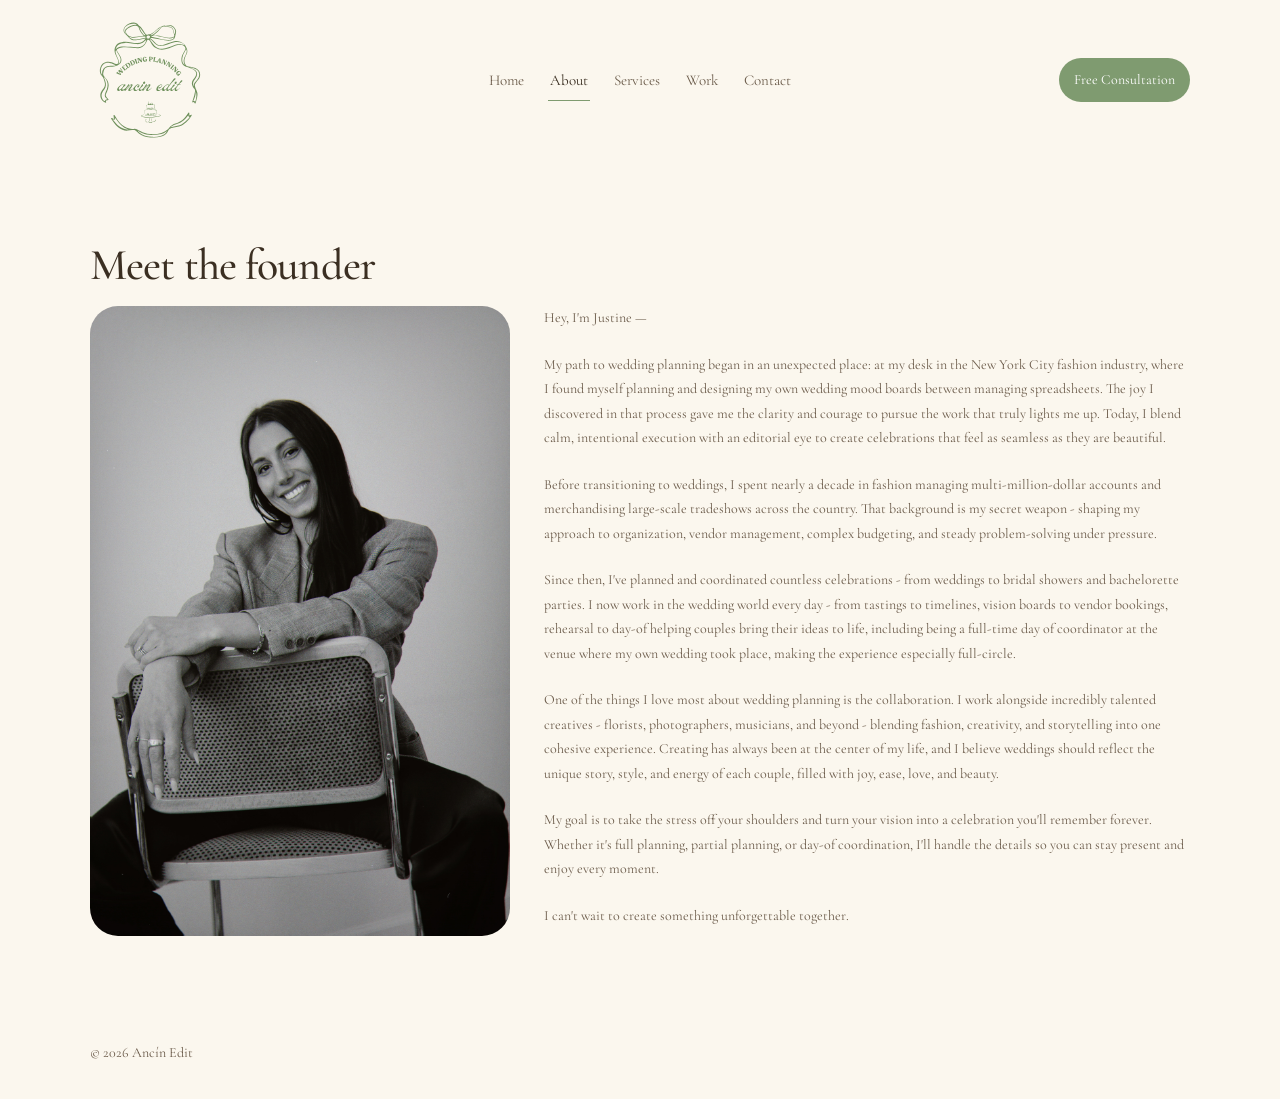
==== about.html @ 11babfe5 "Add files via upload" ====
<!doctype html>
<html lang="en">
<head>
<meta charset="utf-8">
<meta name="viewport" content="width=device-width, initial-scale=1">

<title>About | Ancín Edit</title>

<link rel="preconnect" href="https://fonts.googleapis.com">
<link rel="preconnect" href="https://fonts.gstatic.com" crossorigin>

<link href="https://fonts.googleapis.com/css2?family=Ballet:opsz@16..72&family=Cormorant+Garamond:wght@300;400;500;600&display=swap" rel="stylesheet">

<link rel="stylesheet" href="styles.css">

<style>
.founder-layout{
  display: grid;
  grid-template-columns: 420px 1fr;
  gap: 34px;
  align-items: start;
  margin-top: 18px;
}

.founder-photo-wrap{
  width: 100%;
}

.founder-photo{
  width: 100%;
  max-width: 420px;
  height: auto;
  display: block;
  border-radius: 28px;
}

.founder-text{
  max-width: 820px;
}

.founder-text p{
  color: var(--muted);
  margin: 0 0 22px 0;
  line-height: 1.75;
}

.founder-text p:last-child{
  margin-bottom: 0;
}

.mission-section{
  margin-top: 40px;
}

.mission-card h3{
  margin-top: 0;
  margin-bottom: 14px;
}

.mission-card p{
  margin: 0;
  color: var(--muted);
  line-height: 1.75;
}

@media (max-width: 1100px){
  .founder-layout{
    grid-template-columns: 360px 1fr;
    gap: 28px;
  }

  .founder-photo{
    max-width: 360px;
  }
}

@media (max-width: 900px){
  .founder-layout{
    grid-template-columns: 1fr;
  }

  .founder-photo{
    max-width: 100%;
  }

  .founder-text{
    max-width: 100%;
  }
}
</style>

</head>

<body>

<header class="site-header">
  <div class="container nav">
    <a class="brand" href="index.html" aria-label="Ancín Edit Home">
      <img src="images/ancin-edit-logo.svg" alt="Ancín Edit logo">
    </a>

    <nav class="nav-links" aria-label="Primary navigation">
      <a href="index.html">Home</a>
      <a href="about.html">About</a>
      <a href="services.html">Services</a>
      <a href="work.html">Work</a>
      <a href="contact.html">Contact</a>
    </nav>

    <div class="nav-cta">
      <a class="btn primary" href="contact.html#book">Free Consultation</a>
    </div>
  </div>
</header>

<main>
  <section class="section">
    <div class="container">

      <h1 class="h1" style="margin-top:10px;">Meet the founder</h1>

<div class="founder-layout">

  <img
    class="founder-photo"
    src="images/Tezza-4667.jpeg"
    alt="Portrait of Justine"
  >

  <div class="founder-text">
  <p>Hey, I'm Justine —</p>

  <p>
    My path to wedding planning began in an unexpected place: at my desk in the New York City fashion industry, where I found myself planning and designing my own wedding mood boards between managing spreadsheets. The joy I discovered in that process gave me the clarity and courage to pursue the work that truly lights me up. Today, I blend calm, intentional execution with an editorial eye to create celebrations that feel as seamless as they are beautiful.
  </p>

  <p>
    Before transitioning to weddings, I spent nearly a decade in fashion managing multi-million-dollar accounts and merchandising large-scale tradeshows across the country. That background is my secret weapon - shaping my approach to organization, vendor management, complex budgeting, and steady problem-solving under pressure.
  </p>

  <p>
    Since then, I've planned and coordinated countless celebrations - from weddings to bridal showers and bachelorette parties. I now work in the wedding world every day - from tastings to timelines, vision boards to vendor bookings, rehearsal to day-of helping couples bring their ideas to life, including being a full-time day of coordinator at the venue where my own wedding took place, making the experience especially full-circle.
  </p>

  <p>
    One of the things I love most about wedding planning is the collaboration. I work alongside incredibly talented creatives - florists, photographers, musicians, and beyond - blending fashion, creativity, and storytelling into one cohesive experience. Creating has always been at the center of my life, and I believe weddings should reflect the unique story, style, and energy of each couple, filled with joy, ease, love, and beauty.
  </p>

  <p>
    My goal is to take the stress off your shoulders and turn your vision into a celebration you'll remember forever. Whether it's full planning, partial planning, or day-of coordination, I'll handle the details so you can stay present and enjoy every moment.
  </p>

  <p>
    I can't wait to create something unforgettable together.
  </p>
</div>

</div>

    </div>
  </section>
</main>

<footer class="footer">
  <div class="container">
    © <span id="y"></span> Ancín Edit
  </div>
</footer>

<script>
document.getElementById("y").textContent = new Date().getFullYear();
</script>

<script src="script.js"></script>

</body>
</html>
---- styles.css ----
/* =========
   Theme
========= */
:root{
  --bg: #fbf7ee;      /* cream */
  --text: #3b2f22;    /* brown */
  --muted: #6b5b4a;   /* softer brown */
  --accent: #7f9b70;  /* green */
  --card: rgba(251,247,238,0.65); /* cream tint, not white */
  --border: rgba(59,47,34,0.14);  /* softer border */
}

*{ box-sizing:border-box; }

html{ scroll-behavior:smooth; }

body{
  margin:0;
  font-family: "Cormorant Garamond", ui-serif, Georgia, "Times New Roman", serif;
  color:var(--text);
  background:var(--bg);
  line-height:1.6;
}

/* =========
   Page fade transitions
========= */
body{
  opacity: 0;
  transition: opacity 550ms ease-in-out;
}

body.is-loaded{
  opacity: 1;
}

body.is-leaving{
  opacity: 0;
}

@media (prefers-reduced-motion: reduce){
  body{ transition:none; opacity:1; }
  body.is-leaving{ opacity:1; }
}

/* =========
   Base elements
========= */
a{ color:inherit; text-decoration:none; }
a:hover{ opacity:0.85; }

.container{
  width:min(1100px, calc(100% - 48px));
  margin:0 auto;
}

.section{
  padding:72px 0;
}

.eyebrow{
  letter-spacing:0.08em;
  text-transform:uppercase;
  font-size:12px;
  color:var(--muted);
}

/* =========
   Header / Nav
========= */
.site-header{
  position:sticky;
  top:0;
  z-index:50;
  background: rgba(251,247,238,0.86);
  backdrop-filter: blur(10px);
}

.nav{
  display:flex;
  align-items:center;
  padding:20px 0;
  gap:16px;
}

.brand{
  display:flex;
  align-items:center;
  gap:12px;
  flex:1;
  min-width:0;
}

.brand img{
  height:120px;
  width:auto;
  display:block;
  filter: contrast(1.15) saturate(1.1);
}

.nav-links{
  display:flex;
  gap:22px;
  align-items:center;
  justify-content:center;
  font-size:15px;
  color:var(--muted);
}

.nav-links a{
  padding:8px 2px;
  border-bottom:1px solid transparent;
  transition: border-color 200ms ease, color 200ms ease;
}

.nav-links a.active,
.nav-links a:hover{
  color:var(--text);
  border-color: var(--accent);
}

.nav-cta{
  display:flex;
  justify-content:flex-end;
  align-items:center;
  gap:10px;
  flex:1;
  min-width:0;
}

/* =========
   Buttons
========= */
.btn{
  display:inline-flex;
  align-items:center;
  justify-content:center;
  padding:10px 14px;
  border-radius:999px;
  border:1px solid var(--border);
  background:transparent;
  font-size:14px;
  transition: transform 200ms ease, background 200ms ease, border-color 200ms ease;
  cursor:pointer;
}

.btn:hover{
  transform: translateY(-1px);
  border-color: rgba(127,155,112,0.75);
}

.btn.primary{
  background: var(--accent);
  color:#fff;
  border-color: transparent;
}

.btn.primary:hover{
  background: #6f8f61;
}

/* =========
   Hero
========= */
.hero{
  padding:78px 0 40px;
}

.hero-grid{
  display:grid;
  grid-template-columns: 1.2fr 0.8fr;
  gap:32px;
  align-items:center;
}

.h1{
  font-size: clamp(24px, 3.6vw, 44px);
  line-height: 1.05;
  margin: 12px 0 16px;
  font-weight: 500;
  letter-spacing: -0.02em;
}

.subhead{
  color: var(--muted);
  font-size: 14px;
  line-height: 1.75;
  max-width: 58ch;
}

.hero-card{
  background: transparent;
  border:1px solid var(--border);
  border-radius:22px;
  padding:18px;
}

.hero-card .mini{
  color:var(--muted);
  font-size:14px;
  margin:0 0 10px;
}

.list{
  margin:0;
  padding-left:18px;
  color:var(--text);
}

.list li{
  margin:8px 0;
  font-size:14px;
  line-height:1.75;
}

/* =========
   Grids / Cards
========= */
.grid-3{
  display:grid;
  grid-template-columns: repeat(3, 1fr);
  gap:16px;
  align-items: stretch;
}

.card{
  background: rgba(255,255,255,0.22);
  border: 1px solid var(--border);
  border-radius: 28px;
  padding: 18px 18px;
  transition: transform 200ms ease, box-shadow 200ms ease;
}

.card h3{
  margin: 0 0 8px;
  font-size: 18px;
}

.card p{
  margin: 0;
  color: var(--muted);
  font-size: 14px;
  line-height: 1.75;
}

/* =========
   Gallery
========= */
.gallery{
  display:grid;
  grid-template-columns: repeat(3, 1fr);
  gap:12px;
}

.gallery .ph{
  border-radius:18px;
  border:1px solid var(--border);
  overflow:hidden;
  background: transparent;
  aspect-ratio: 4 / 3;
  display:flex;
  align-items:center;
  justify-content:center;
  color:var(--muted);
  font-size:14px;
}

.gallery-item{
  padding: 0;
  border: 0;
  background: transparent;
  cursor: pointer;
  width: 100%;
  text-align: left;
}

.gallery-item img{
  width: 100%;
  aspect-ratio: 4 / 3;
  object-fit: cover;
  display: block;
  border-radius: 18px;
  border: 1px solid var(--border);
}

.gallery-item:focus-visible{
  outline: 2px solid var(--accent);
  outline-offset: 4px;
  border-radius: 18px;
}

.placeholder-item{
  cursor: default;
}

.placeholder-item:focus-visible{
  outline: none;
}

/* =========
   Reviews
========= */
.reviews{
  display:grid;
  grid-template-columns: repeat(2, 1fr);
  gap:16px;
}

.quote{
  background: transparent;
  border:1px solid var(--border);
  border-radius:22px;
  padding:18px;
}

.quote p{
  margin:0 0 10px;
  color:var(--text);
  font-size:14px;
  line-height:1.75;
}

.quote .who{
  color:var(--muted);
  font-size:14px;
}

.single-review{
  grid-template-columns: 1fr;
}

.single-review .quote{
  max-width: 760px;
  margin: 0;
  padding: 24px;
}

.single-review .quote p{
  font-size:13px;
  line-height:1.65;
  margin-bottom:12px;
}

/* =========
   Form
========= */
.form{
  display:grid;
  grid-template-columns: 1fr 1fr;
  gap:14px;
}

.field{
  display:flex;
  flex-direction:column;
  gap:6px;
}

.field label{
  font-size:14px;
  color:var(--muted);
}

.field input,
.field textarea,
.field select{
  padding:12px 12px;
  border-radius:12px;
  border:1px solid var(--border);
  background:#fff;
  font: inherit;
  font-size:14px;
}

.field textarea{
  min-height: 140px;
  resize: vertical;
}

.form .full{
  grid-column: 1 / -1;
}

.note{
  color:var(--muted);
  font-size:14px;
}

/* =========
   Footer
========= */
.footer{
  padding:34px 0;
  color:var(--muted);
  font-size:14px;
}

/* =========
   Founder Section
========= */
.founder-layout{
  display:grid;
  grid-template-columns: 420px 420px;
  gap:40px;
  align-items:start;
  margin-top:20px;
}

.founder-photo{
  width:100%;
  height:auto;
  border-radius:22px;
  display:block;
}

.founder-text{
  max-width:420px;
  max-height:620px;
  overflow:hidden;
}

.founder-text p{
  color:var(--muted);
  margin:0 0 18px;
  line-height:1.75;
  font-size:14px;
}

.founder-text p:last-child{
  margin-bottom:0;
}

.founder-text.card{
  border:none;
  padding:0;
  background:transparent;
}

/* =========
   Homepage title helper
========= */
.hero-title{
  max-width:none;
  font-size:clamp(24px, 3.6vw, 44px);
  white-space:nowrap;
}

@media (max-width: 1200px){
  .hero-title{
    white-space:normal;
  }
}

/* =========
   Lightbox
========= */
.lightbox{
  position: fixed;
  inset: 0;
  background: rgba(0,0,0,0.86);
  display: flex;
  align-items: center;
  justify-content: center;
  padding: 28px;
  opacity: 0;
  pointer-events: none;
  transition: opacity 220ms ease;
  z-index: 999;
}

.lightbox.active{
  opacity: 1;
  pointer-events: auto;
}

.lightbox img{
  max-width: min(1100px, 92vw);
  max-height: 88vh;
  width: auto;
  height: auto;
  border-radius: 18px;
  display: block;
}

.lightbox-close{
  position: absolute;
  top: 18px;
  right: 18px;
  width: 36px;
  height: 36px;
  border-radius: 999px;
  border: 1px solid rgba(255,255,255,0.2);
  background: rgba(255,255,255,0.04);
  color: rgba(255,255,255,0.8);
  font-size: 18px;
  font-weight: 300;
  display:flex;
  align-items:center;
  justify-content:center;
  line-height: 1;
  padding: 0;
  cursor: pointer;
  transition: all 180ms ease;
}

.lightbox-close:hover{
  background: rgba(255,255,255,0.12);
  border-color: rgba(255,255,255,0.35);
}

.lightbox-arrow{
  position: absolute;
  top: 50%;
  transform: translateY(-50%);
  width: 36px;
  height: 36px;
  border-radius: 999px;
  border: 1px solid rgba(255,255,255,0.2);
  background: rgba(255,255,255,0.04);
  color: rgba(255,255,255,0.85);
  font-size: 18px;
  font-weight: 300;
  display:flex;
  align-items:center;
  justify-content:center;
  line-height: 1;
  padding: 0;
  cursor: pointer;
  transition: all 180ms ease;
}

.lightbox-arrow:hover{
  background: rgba(255,255,255,0.12);
  border-color: rgba(255,255,255,0.35);
  transform: translateY(-50%) scale(1.05);
}

.lightbox-arrow.left{
  left: calc(50% - 600px);
}

.lightbox-arrow.right{
  right: calc(50% - 600px);
}

/* =========
   Responsive
========= */
@media (max-width: 900px){
  .founder-layout{
    grid-template-columns:1fr;
  }

  .founder-text{
    max-width:100%;
  }
}

@media (max-width: 860px){
  .hero-grid{ grid-template-columns:1fr; }
  .grid-3{ grid-template-columns:1fr; }
  .gallery{ grid-template-columns:1fr 1fr; }
  .reviews{ grid-template-columns:1fr; }
  .form{ grid-template-columns:1fr; }

  .nav{
    justify-content:space-between;
  }

  .brand,
  .nav-cta{
    flex:0 0 auto;
  }

  .brand img{ height:68px; }
  .nav-links{ display:none; }
}
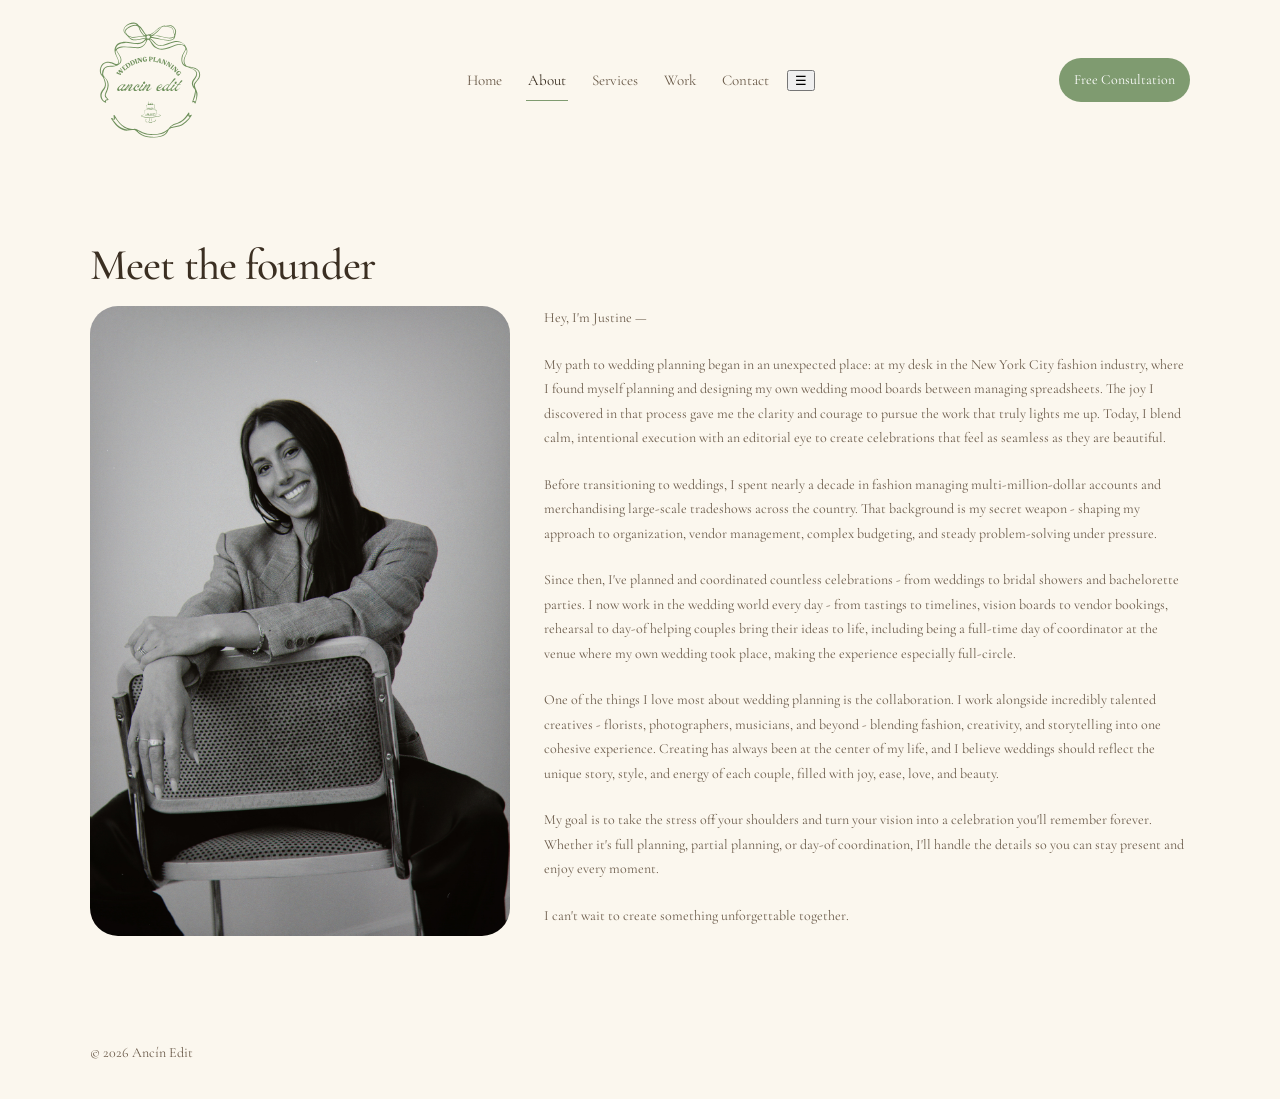
==== commit 7c28c5a9: "Update about.html" ====
--- a/about.html
+++ b/about.html
@@ -101,11 +101,15 @@
 
     <nav class="nav-links" aria-label="Primary navigation">
       <a href="index.html">Home</a>
-      <a href="about.html">About</a>
+      <a href="about.html" class="active">About</a>
       <a href="services.html">Services</a>
       <a href="work.html">Work</a>
       <a href="contact.html">Contact</a>
-    </nav>
+</nav>
+
+<button class="menu-toggle" type="button" aria-label="Open menu">
+  ☰
+</button>
 
     <div class="nav-cta">
       <a class="btn primary" href="contact.html#book">Free Consultation</a>
@@ -174,4 +178,4 @@
 <script src="script.js"></script>
 
 </body>
-</html>+</html>
--- a/styles.css
+++ b/styles.css
@@ -22,25 +22,21 @@
   line-height:1.6;
 }
 
-/* =========
+//* =========
    Page fade transitions
 ========= */
 body{
   opacity: 0;
-  transition: opacity 550ms ease-in-out;
+  transition: opacity 320ms ease;
 }
 
 body.is-loaded{
   opacity: 1;
 }
 
-body.is-leaving{
-  opacity: 0;
-}
-
 @media (prefers-reduced-motion: reduce){
   body{ transition:none; opacity:1; }
-  body.is-leaving{ opacity:1; }
+  body.is-loaded{ opacity:1; }
 }
 
 /* =========
@@ -574,4 +570,4 @@
 
   .brand img{ height:68px; }
   .nav-links{ display:none; }
-}+}
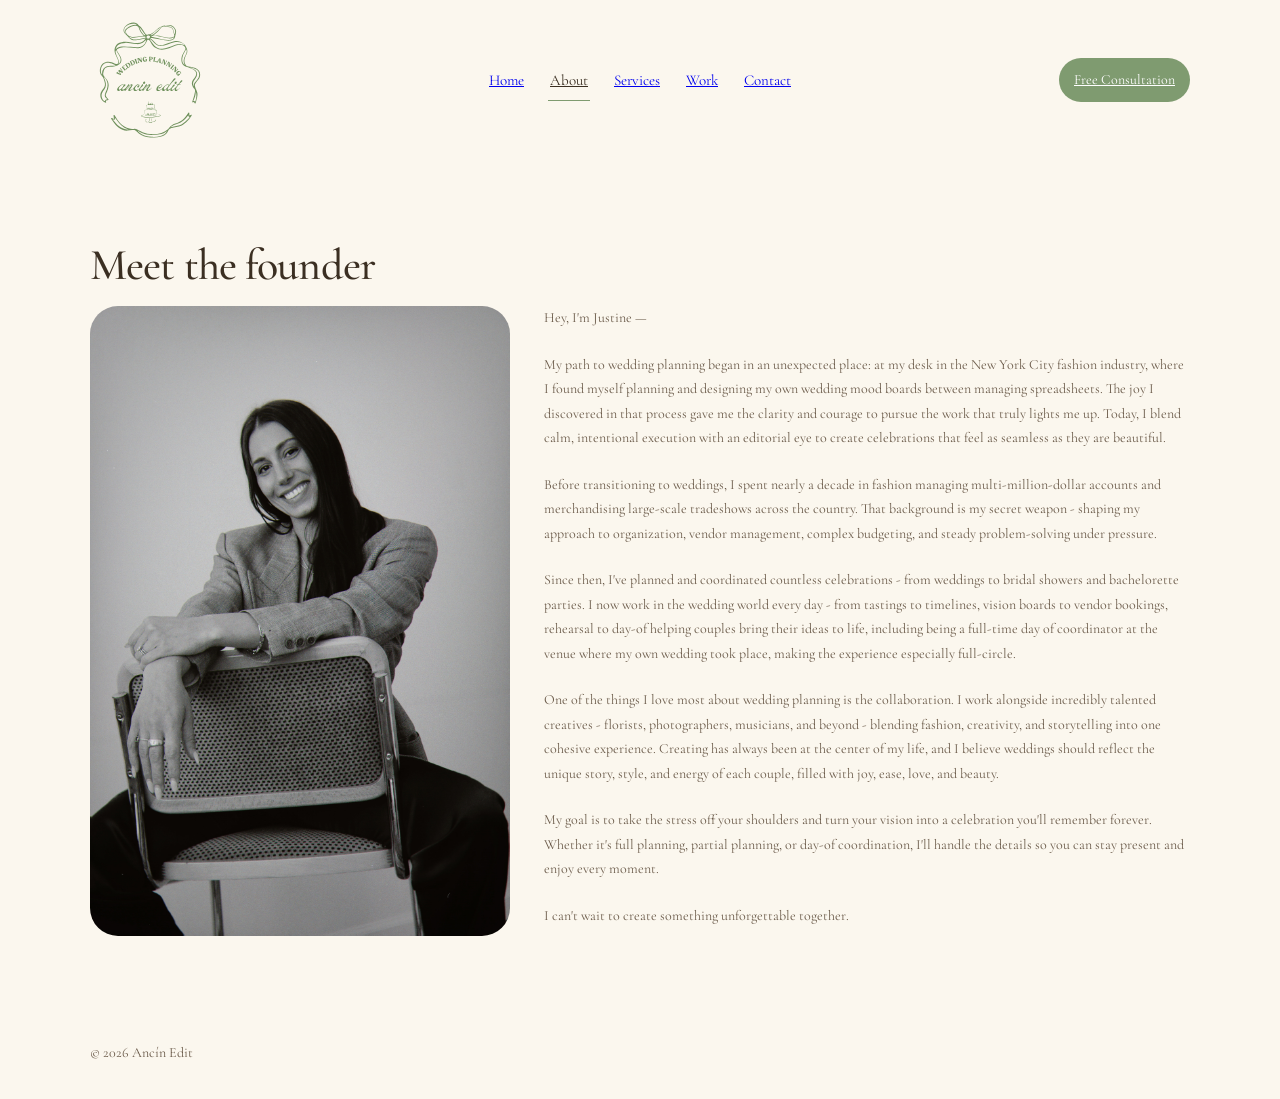
==== commit ab544317: "Add files via upload" ====
--- a/about.html
+++ b/about.html
@@ -107,12 +107,11 @@
       <a href="contact.html">Contact</a>
 </nav>
 
-<button class="menu-toggle" type="button" aria-label="Open menu">
-  ☰
-</button>
-
-    <div class="nav-cta">
-      <a class="btn primary" href="contact.html#book">Free Consultation</a>
+    <button class="menu-toggle" type="button" aria-label="Open menu" aria-expanded="false">
+      ☰
+    </button>
+<div class="nav-cta">
+      <a class="btn primary" href="contact.html#contact-form">Free Consultation</a>
     </div>
   </div>
 </header>
--- a/styles.css
+++ b/styles.css
@@ -23,23 +23,6 @@
 }
 
 //* =========
-   Page fade transitions
-========= */
-body{
-  opacity: 0;
-  transition: opacity 320ms ease;
-}
-
-body.is-loaded{
-  opacity: 1;
-}
-
-@media (prefers-reduced-motion: reduce){
-  body{ transition:none; opacity:1; }
-  body.is-loaded{ opacity:1; }
-}
-
-/* =========
    Base elements
 ========= */
 a{ color:inherit; text-decoration:none; }
@@ -571,3 +554,152 @@
   .brand img{ height:68px; }
   .nav-links{ display:none; }
 }
+
+/* =========
+   Mobile Menu + Mobile Layout
+========= */
+.menu-toggle{
+  display:none;
+  align-items:center;
+  justify-content:center;
+  margin-left:auto;
+  width:44px;
+  height:44px;
+  border:1px solid var(--border);
+  border-radius:999px;
+  background:transparent;
+  color:var(--text);
+  font:inherit;
+  font-size:24px;
+  line-height:1;
+  cursor:pointer;
+}
+
+@media (max-width: 860px){
+  .container{
+    width:min(100% - 32px, 1100px);
+  }
+
+  .site-header{
+    position:sticky;
+  }
+
+  .nav{
+    position:relative;
+    padding:12px 0;
+    gap:12px;
+  }
+
+  .brand{
+    flex:0 1 auto;
+  }
+
+  .brand img{
+    height:76px;
+  }
+
+  .menu-toggle{
+    display:inline-flex;
+  }
+
+  .nav-cta{
+    display:none;
+  }
+
+  .nav-links{
+    display:none;
+    position:absolute;
+    top:calc(100% + 8px);
+    left:0;
+    right:0;
+    z-index:100;
+    flex-direction:column;
+    align-items:stretch;
+    gap:0;
+    padding:14px 18px;
+    background:rgba(251,247,238,0.98);
+    border:1px solid var(--border);
+    border-radius:22px;
+    box-shadow:0 18px 40px rgba(59,47,34,0.10);
+    backdrop-filter:blur(10px);
+  }
+
+  .nav-links.open{
+    display:flex;
+  }
+
+  .nav-links a{
+    display:block;
+    padding:13px 4px;
+    border-bottom:1px solid rgba(59,47,34,0.10);
+    font-size:18px;
+  }
+
+  .nav-links a:last-child{
+    border-bottom:0;
+  }
+
+  .nav-links a.active{
+    border-color:rgba(59,47,34,0.10);
+    color:var(--accent);
+  }
+
+  .hero{
+    padding:44px 0 28px;
+  }
+
+  .section{
+    padding:48px 0;
+  }
+
+  .h1,
+  .hero-title{
+    white-space:normal !important;
+    font-size:clamp(32px, 10vw, 46px) !important;
+    line-height:1.08;
+  }
+
+  .subhead{
+    font-size:15px;
+    max-width:100%;
+  }
+
+  .grid-3,
+  .reviews,
+  .form{
+    grid-template-columns:1fr !important;
+  }
+
+  .gallery{
+    grid-template-columns:1fr;
+  }
+
+  .card,
+  .quote{
+    border-radius:22px;
+  }
+
+  .single-review .quote{
+    max-width:100%;
+    padding:20px;
+  }
+
+  .founder-layout{
+    grid-template-columns:1fr !important;
+    gap:24px !important;
+  }
+
+  .founder-photo{
+    max-width:100% !important;
+  }
+
+  .founder-text{
+    max-width:100% !important;
+    max-height:none !important;
+    overflow:visible !important;
+  }
+
+  .footer{
+    padding:28px 0;
+  }
+}
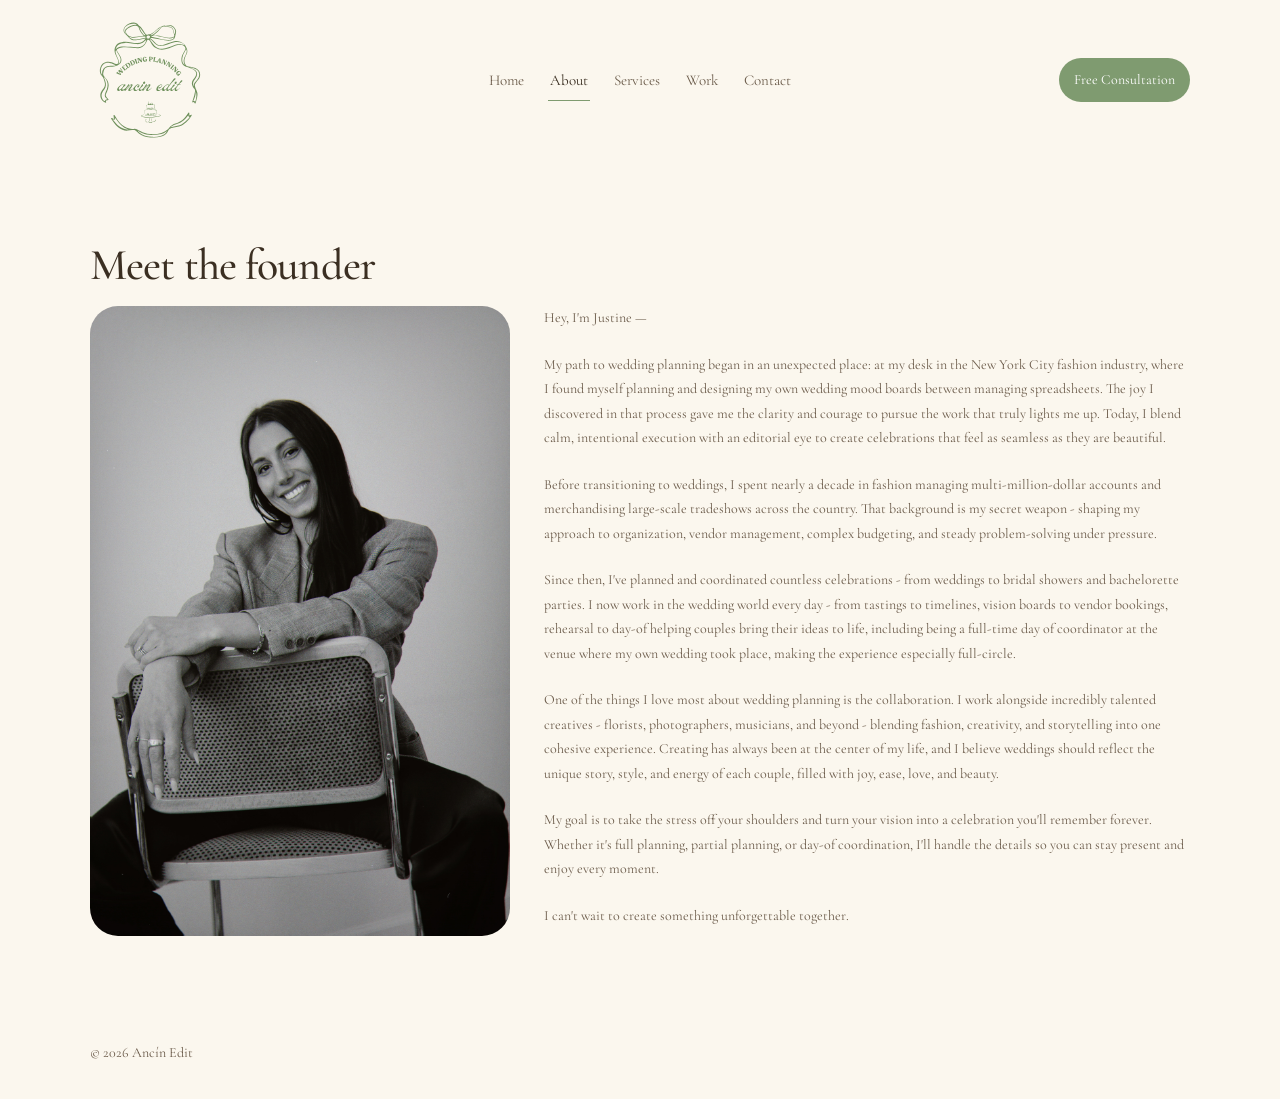
==== commit 0a4899d8: "Add files via upload" ====
--- a/about.html
+++ b/about.html
@@ -107,9 +107,10 @@
       <a href="contact.html">Contact</a>
 </nav>
 
-    <button class="menu-toggle" type="button" aria-label="Open menu" aria-expanded="false">
-      ☰
-    </button>
+<button class="menu-toggle" type="button" aria-label="Open menu" aria-expanded="false">
+  ☰
+</button>
+
 <div class="nav-cta">
       <a class="btn primary" href="contact.html#contact-form">Free Consultation</a>
     </div>
--- a/styles.css
+++ b/styles.css
@@ -22,7 +22,7 @@
   line-height:1.6;
 }
 
-//* =========
+/* =========
    Base elements
 ========= */
 a{ color:inherit; text-decoration:none; }
@@ -555,29 +555,40 @@
   .nav-links{ display:none; }
 }
 
+
 /* =========
    Mobile Menu + Mobile Layout
 ========= */
 .menu-toggle{
-  display:none;
+  display:none !important;
   align-items:center;
   justify-content:center;
   margin-left:auto;
-  width:44px;
-  height:44px;
+  width:42px;
+  height:42px;
   border:1px solid var(--border);
   border-radius:999px;
   background:transparent;
   color:var(--text);
   font:inherit;
-  font-size:24px;
+  font-size:22px;
   line-height:1;
   cursor:pointer;
+}
+
+@media (min-width: 861px){
+  .menu-toggle{
+    display:none !important;
+  }
 }
 
 @media (max-width: 860px){
   .container{
     width:min(100% - 32px, 1100px);
+  }
+
+  .section{
+    padding:48px 0;
   }
 
   .site-header{
@@ -588,6 +599,7 @@
     position:relative;
     padding:12px 0;
     gap:12px;
+    justify-content:space-between;
   }
 
   .brand{
@@ -595,19 +607,20 @@
   }
 
   .brand img{
-    height:76px;
+    height:72px;
   }
 
   .menu-toggle{
-    display:inline-flex;
+    display:inline-flex !important;
+    order:3;
   }
 
   .nav-cta{
-    display:none;
+    display:none !important;
   }
 
   .nav-links{
-    display:none;
+    display:none !important;
     position:absolute;
     top:calc(100% + 8px);
     left:0;
@@ -625,7 +638,7 @@
   }
 
   .nav-links.open{
-    display:flex;
+    display:flex !important;
   }
 
   .nav-links a{
@@ -639,19 +652,6 @@
     border-bottom:0;
   }
 
-  .nav-links a.active{
-    border-color:rgba(59,47,34,0.10);
-    color:var(--accent);
-  }
-
-  .hero{
-    padding:44px 0 28px;
-  }
-
-  .section{
-    padding:48px 0;
-  }
-
   .h1,
   .hero-title{
     white-space:normal !important;
@@ -659,34 +659,29 @@
     line-height:1.08;
   }
 
+  .hero{
+    padding:44px 0 28px;
+  }
+
   .subhead{
+    max-width:none;
     font-size:15px;
-    max-width:100%;
   }
 
   .grid-3,
   .reviews,
-  .form{
+  .form,
+  .founder-layout{
     grid-template-columns:1fr !important;
   }
 
   .gallery{
     grid-template-columns:1fr;
-  }
-
-  .card,
-  .quote{
-    border-radius:22px;
   }
 
   .single-review .quote{
     max-width:100%;
     padding:20px;
-  }
-
-  .founder-layout{
-    grid-template-columns:1fr !important;
-    gap:24px !important;
   }
 
   .founder-photo{
@@ -699,7 +694,17 @@
     overflow:visible !important;
   }
 
-  .footer{
-    padding:28px 0;
-  }
-}
+  .card{
+    border-radius:22px;
+  }
+
+  .form{
+    gap:12px;
+  }
+
+  .field input,
+  .field textarea,
+  .field select{
+    width:100%;
+  }
+}
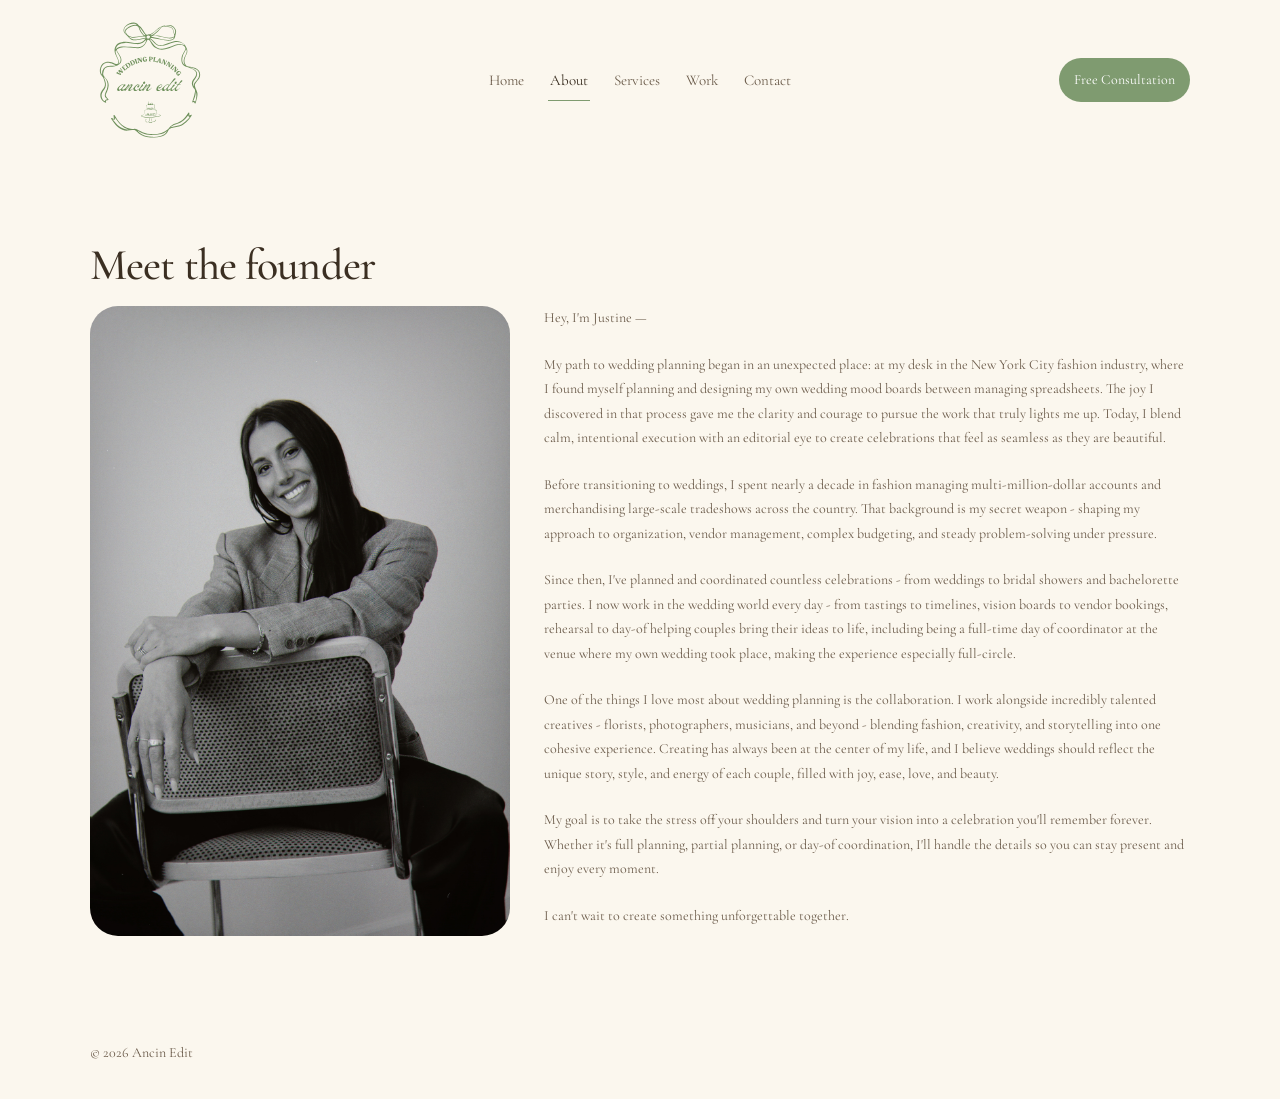
==== commit 0d7bba7e: "Update about.html" ====
--- a/about.html
+++ b/about.html
@@ -108,7 +108,9 @@
 </nav>
 
 <button class="menu-toggle" type="button" aria-label="Open menu" aria-expanded="false">
-  ☰
+  <span></span>
+  <span></span>
+  <span></span>
 </button>
 
 <div class="nav-cta">
@@ -167,7 +169,7 @@
 
 <footer class="footer">
   <div class="container">
-    © <span id="y"></span> Ancín Edit
+    © <span id="y"></span> Ancin Edit
   </div>
 </footer>
 
--- a/styles.css
+++ b/styles.css
@@ -347,13 +347,27 @@
   border-radius:12px;
   border:1px solid var(--border);
   background:#fff;
-  font: inherit;
-  font-size:14px;
+  font:inherit;
+  font-size:14px;
+  color:var(--text);
+}
+
+.field select{
+  appearance:none;
+  -webkit-appearance:none;
+  -moz-appearance:none;
+
+  background-image:url("data:image/svg+xml,%3Csvg xmlns='http://www.w3.org/2000/svg' width='12' height='12' viewBox='0 0 24 24' fill='none' stroke='%233b2f22' stroke-width='1.8' stroke-linecap='round' stroke-linejoin='round'%3E%3Cpolyline points='6 9 12 15 18 9'%3E%3C/polyline%3E%3C/svg%3E");
+  background-repeat:no-repeat;
+  background-position:right 16px center;
+  background-size:12px;
+
+  padding-right:42px;
 }
 
 .field textarea{
-  min-height: 140px;
-  resize: vertical;
+  min-height:140px;
+  resize:vertical;
 }
 
 .form .full{
@@ -555,156 +569,244 @@
   .nav-links{ display:none; }
 }
 
+/* =========
+   Homepage Hero Image
+========= */
+
+.hero-image{
+  position:relative;
+  width:100%;
+  height:78vh;
+  min-height:620px;
+  overflow:hidden;
+  background:#000;
+}
+
+.welcome-copy .subhead{
+  font-size:16px;
+  line-height:1.9;
+}
+
+.hero-image img{
+  width:100%;
+  height:100%;
+  object-fit:cover;
+  display:block;
+}
+
+.hero-image-overlay{
+  position:absolute;
+  inset:0;
+  background:rgba(0,0,0,0.34);
+  z-index:1;
+}
+
+.hero-image-content{
+  position:absolute;
+  inset:0;
+  z-index:2;
+
+  display:flex;
+  align-items:center;
+  justify-content:center;
+
+  padding:40px;
+  text-align:center;
+}
+
+.hero-image-content h1{
+  max-width:1100px;
+
+  color:#fff;
+  text-shadow:0 2px 18px rgba(0,0,0,0.28);
+  font-size:clamp(42px, 6vw, 92px);
+  line-height:0.95;
+  font-weight:300;
+  letter-spacing:-0.03em;
+  margin:0;
+
+  text-wrap:balance;
+}
+
+@media (max-width: 860px){
+
+  .hero-image{
+    height:72vh;
+    min-height:520px;
+  }
+
+  .hero-image-content{
+    align-items:flex-end;
+    padding:32px 24px 48px;
+  }
+
+  .hero-image-content h1{
+    font-size:clamp(34px, 10vw, 54px);
+    line-height:1;
+  }
+
+}
 
 /* =========
    Mobile Menu + Mobile Layout
 ========= */
 .menu-toggle{
-  display:none !important;
-  align-items:center;
+  display:none;
+}
+
+@media (max-width: 860px){
+
+  .hero-image{
+  height:72vh;
+  min-height:520px;
+}
+
+  .hero-overlay-text{
+  padding:24px;
   justify-content:center;
-  margin-left:auto;
-  width:42px;
-  height:42px;
-  border:1px solid var(--border);
-  border-radius:999px;
-  background:transparent;
-  color:var(--text);
-  font:inherit;
-  font-size:22px;
+  align-items:center;
+  text-align:center;
+}
+
+  .hero-overlay-text h1{
+  font-size:clamp(42px, 11vw, 64px);
   line-height:1;
-  cursor:pointer;
-}
-
-@media (min-width: 861px){
-  .menu-toggle{
-    display:none !important;
-  }
-}
-
-@media (max-width: 860px){
-  .container{
-    width:min(100% - 32px, 1100px);
-  }
-
-  .section{
-    padding:48px 0;
-  }
-
+  max-width:100%;
+}
+   
   .site-header{
-    position:sticky;
+    z-index:999;
   }
 
   .nav{
     position:relative;
-    padding:12px 0;
-    gap:12px;
     justify-content:space-between;
-  }
-
-  .brand{
-    flex:0 1 auto;
+    align-items:center;
+    padding:14px 0;
+  }
+
+  .brand,
+  .nav-cta{
+    flex:0 0 auto;
   }
 
   .brand img{
-    height:72px;
+    height:92px;
+  }
+
+  .nav-cta{
+    display:none;
   }
 
   .menu-toggle{
-    display:inline-flex !important;
-    order:3;
-  }
-
-  .nav-cta{
-    display:none !important;
+    display:flex;
+    flex-direction:column;
+    align-items:center;
+    justify-content:center;
+    gap:5px;
+    width:52px;
+    height:52px;
+    margin-left:auto;
+    border:1px solid var(--border);
+    border-radius:999px;
+    background:rgba(251,247,238,0.55);
+    color:var(--text);
+    cursor:pointer;
+  }
+
+  .menu-toggle span{
+    width:20px;
+    height:1px;
+    background:var(--text);
+    display:block;
+    transition:transform 220ms ease, opacity 220ms ease;
+  }
+
+  .menu-toggle[aria-expanded="true"] span:nth-child(1){
+    transform:translateY(6px) rotate(45deg);
+  }
+
+  .menu-toggle[aria-expanded="true"] span:nth-child(2){
+    opacity:0;
+  }
+
+  .menu-toggle[aria-expanded="true"] span:nth-child(3){
+    transform:translateY(-6px) rotate(-45deg);
   }
 
   .nav-links{
-    display:none !important;
+    display:flex;
+    flex-direction:column;
     position:absolute;
-    top:calc(100% + 8px);
+    top:100%;
     left:0;
     right:0;
-    z-index:100;
-    flex-direction:column;
-    align-items:stretch;
+    margin-top:12px;
+    background:rgba(251,247,238,0.98);
+    backdrop-filter:blur(12px);
+    border:1px solid var(--border);
+    border-radius:28px;
+    padding:12px 24px;
     gap:0;
-    padding:14px 18px;
-    background:rgba(251,247,238,0.98);
-    border:1px solid var(--border);
-    border-radius:22px;
-    box-shadow:0 18px 40px rgba(59,47,34,0.10);
-    backdrop-filter:blur(10px);
+    opacity:0;
+    pointer-events:none;
+    transform:translateY(-8px);
+    transition:opacity 220ms ease, transform 220ms ease;
+    z-index:999;
   }
 
   .nav-links.open{
-    display:flex !important;
+    opacity:1;
+    pointer-events:auto;
+    transform:translateY(0);
   }
 
   .nav-links a{
     display:block;
-    padding:13px 4px;
-    border-bottom:1px solid rgba(59,47,34,0.10);
-    font-size:18px;
+    padding:17px 0;
+    border-bottom:1px solid var(--border);
+    color:var(--text) !important;
+    text-decoration:none !important;
+    font-size:22px;
   }
 
   .nav-links a:last-child{
-    border-bottom:0;
-  }
-
-  .h1,
-  .hero-title{
+    border-bottom:none;
+  }
+
+  .nav-links a.active{
+    color:var(--accent) !important;
+    border-color:var(--border);
+  }
+
+  .hero{
+    padding-top:46px;
+  }
+
+  .section{
+    padding:54px 0;
+  }
+
+  .container{
+    width:min(1100px, calc(100% - 34px));
+  }
+
+  .h1{
+    font-size:clamp(30px, 10vw, 42px);
     white-space:normal !important;
-    font-size:clamp(32px, 10vw, 46px) !important;
-    line-height:1.08;
-  }
-
-  .hero{
-    padding:44px 0 28px;
   }
 
   .subhead{
-    max-width:none;
     font-size:15px;
   }
 
   .grid-3,
   .reviews,
-  .form,
-  .founder-layout{
-    grid-template-columns:1fr !important;
+  .form{
+    grid-template-columns:1fr;
   }
 
   .gallery{
     grid-template-columns:1fr;
   }
-
-  .single-review .quote{
-    max-width:100%;
-    padding:20px;
-  }
-
-  .founder-photo{
-    max-width:100% !important;
-  }
-
-  .founder-text{
-    max-width:100% !important;
-    max-height:none !important;
-    overflow:visible !important;
-  }
-
-  .card{
-    border-radius:22px;
-  }
-
-  .form{
-    gap:12px;
-  }
-
-  .field input,
-  .field textarea,
-  .field select{
-    width:100%;
-  }
-}
+}
